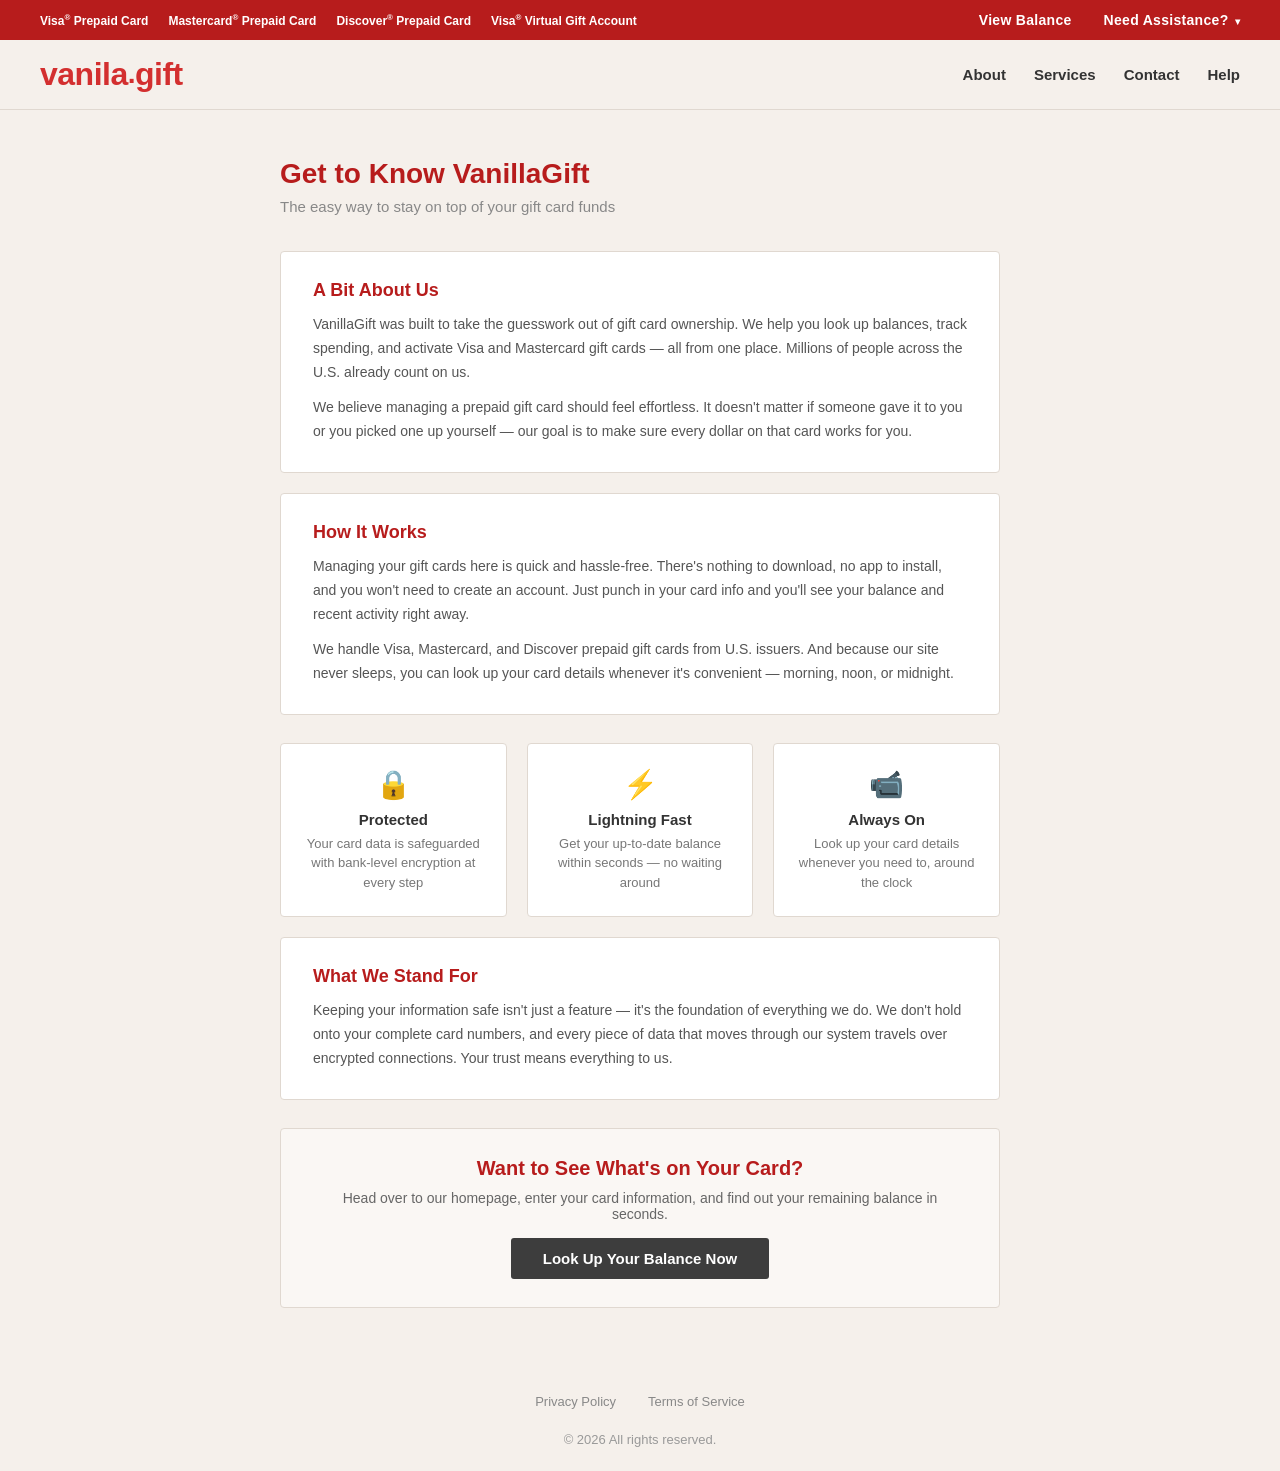
==== about.html @ 8e9f08f5 "Add files via upload" ====
<!DOCTYPE html>
<html lang="en">
<meta http-equiv="content-type" content="text/html;charset=utf-8" />
<head>
  <meta charset="UTF-8">
  <meta name="viewport" content="width=device-width, initial-scale=1.0">
  <title>About Us - VanillaGift</title>
  <meta name="description" content="Learn about VanillaGift, your trusted source for managing Visa and Mastercard gift cards. Check balances, view transactions, and manage your cards with confidence.">
  <link rel="canonical" href="about">
  <link rel="alternate" hreflang="en-us" href="about">
  <meta property="og:title" content="About Us - VanillaGift">
  <meta property="og:description" content="Learn about VanillaGift, your trusted source for managing Visa and Mastercard gift cards.">
  <meta property="og:url" content="about">
  <meta property="og:type" content="website">
  <meta property="og:image" content="og-image.png">
  <meta name="twitter:card" content="summary_large_image">
  <meta name="twitter:title" content="About Us - VanillaGift">
  <meta name="twitter:description" content="Learn about VanillaGift, your trusted source for managing Visa and Mastercard gift cards.">
  <meta name="twitter:image" content="og-image.png">
  <meta name="robots" content="index, follow">
  <link rel="icon" type="image/svg+xml" href="favicon.svg">
  <link rel="stylesheet" href="style.css">
  <script type="application/ld+json">
  {
    "@context": "https://schema.org",
    "@type": "AboutPage",
    "name": "About VanillaGift",
    "url": "https://evanillamygift.com/about",
    "description": "Learn about VanillaGift, your trusted source for managing Visa and Mastercard gift cards.",
    "publisher": {
      "@type": "Organization",
      "name": "VanillaGift",
      "url": "https://evanillamygift.com/"
    }
  }
  </script>
  <style>
    .page-container {
      max-width: 800px;
      margin: 0 auto;
      padding: 48px 40px;
    }

    .page-container h1 {
      font-size: 28px;
      margin-bottom: 8px;
    }

    .page-subtitle {
      color: #888;
      font-size: 15px;
      margin-bottom: 36px;
    }

    .about-section {
      background: #fff;
      border: 1px solid #e0d8d0;
      border-radius: 4px;
      padding: 28px 32px;
      margin-bottom: 20px;
    }

    .about-section h2 {
      font-size: 18px;
      color: #b71c1c;
      margin-bottom: 12px;
      font-weight: 700;
    }

    .about-section p {
      font-size: 14px;
      color: #555;
      line-height: 1.7;
      margin-bottom: 12px;
    }

    .about-section p:last-child {
      margin-bottom: 0;
    }

    .trust-signals {
      display: flex;
      gap: 20px;
      margin-top: 28px;
      margin-bottom: 20px;
    }

    .trust-item {
      flex: 1;
      background: #fff;
      border: 1px solid #e0d8d0;
      border-radius: 4px;
      padding: 24px 20px;
      text-align: center;
    }

    .trust-item .trust-icon {
      font-size: 28px;
      margin-bottom: 10px;
      display: block;
    }

    .trust-item h3 {
      font-size: 15px;
      color: #333;
      margin-bottom: 6px;
      font-weight: 700;
    }

    .trust-item p {
      font-size: 13px;
      color: #777;
      line-height: 1.5;
    }

    .cta-box {
      background: #faf7f4;
      border: 1px solid #e0d8d0;
      border-radius: 4px;
      padding: 28px 32px;
      text-align: center;
      margin-top: 28px;
    }

    .cta-box h2 {
      font-size: 20px;
      color: #b71c1c;
      margin-bottom: 10px;
    }

    .cta-box p {
      font-size: 14px;
      color: #666;
      margin-bottom: 16px;
    }

    .cta-box a {
      display: inline-block;
      background: #3d3d3d;
      color: #fff;
      text-decoration: none;
      padding: 12px 32px;
      border-radius: 3px;
      font-size: 15px;
      font-weight: 600;
    }

    .cta-box a:hover {
      background: #2a2a2a;
    }

    @media (max-width: 768px) {
      .page-container { padding: 24px 16px; }
      .page-container h1 { font-size: 24px; }
      .about-section { padding: 20px 18px; }
      .about-section h2 { font-size: 17px; }
      .about-section p { font-size: 14px; }
      .trust-signals { flex-direction: column; gap: 12px; }
      .trust-item { padding: 20px 16px; }
      .cta-box { padding: 24px 20px; }
      .cta-box a { padding: 14px 28px; min-height: 48px; display: inline-flex; align-items: center; }
    }
  </style>
</head>
<body>
  <header class="top-bar">
    <div class="top-bar-inner">
      <div class="top-cards">
        <span>Visa<sup>&reg;</sup> Prepaid Card</span>
        <span>Mastercard<sup>&reg;</sup> Prepaid Card</span>
        <span>Discover<sup>&reg;</sup> Prepaid Card</span>
        <span>Visa<sup>&reg;</sup> Virtual Gift Account</span>
      </div>
      <nav class="top-nav" aria-label="Quick links">
        <a href="index.html" class="top-link">View Balance</a>
        <a href="help" class="top-link">Need Assistance? <span class="arrow">&#9662;</span></a>
      </nav>
    </div>
  </header>

  <div class="sub-header">
    <div class="sub-header-inner">
      <a href="index.html" class="logo">vanila<span class="logo-dot">.</span>gift</a>
      <nav class="sub-nav" aria-label="Main navigation">
        <a href="about">About</a>
        <a href="services">Services</a>
        <a href="contact">Contact</a>
        <a href="help">Help</a>
      </nav>
    </div>
  </div>

  <main class="page-container">
    <h1>Get to Know VanillaGift</h1>
    <p class="page-subtitle">The easy way to stay on top of your gift card funds</p>

    <div class="about-section">
      <h2>A Bit About Us</h2>
      <p>VanillaGift was built to take the guesswork out of gift card ownership. We help you look up balances, track spending, and activate Visa and Mastercard gift cards — all from one place. Millions of people across the U.S. already count on us.</p>
      <p>We believe managing a prepaid gift card should feel effortless. It doesn't matter if someone gave it to you or you picked one up yourself — our goal is to make sure every dollar on that card works for you.</p>
    </div>

    <div class="about-section">
      <h2>How It Works</h2>
      <p>Managing your gift cards here is quick and hassle-free. There's nothing to download, no app to install, and you won't need to create an account. Just punch in your card info and you'll see your balance and recent activity right away.</p>
      <p>We handle Visa, Mastercard, and Discover prepaid gift cards from U.S. issuers. And because our site never sleeps, you can look up your card details whenever it's convenient — morning, noon, or midnight.</p>
    </div>

    <div class="trust-signals">
      <div class="trust-item">
        <span class="trust-icon">&#128274;</span>
        <h3>Protected</h3>
        <p>Your card data is safeguarded with bank-level encryption at every step</p>
      </div>
      <div class="trust-item">
        <span class="trust-icon">&#9889;</span>
        <h3>Lightning Fast</h3>
        <p>Get your up-to-date balance within seconds — no waiting around</p>
      </div>
      <div class="trust-item">
        <span class="trust-icon">&#128249;</span>
        <h3>Always On</h3>
        <p>Look up your card details whenever you need to, around the clock</p>
      </div>
    </div>

    <div class="about-section">
      <h2>What We Stand For</h2>
      <p>Keeping your information safe isn't just a feature — it's the foundation of everything we do. We don't hold onto your complete card numbers, and every piece of data that moves through our system travels over encrypted connections. Your trust means everything to us.</p>
    </div>

    <div class="cta-box">
      <h2>Want to See What's on Your Card?</h2>
      <p>Head over to our homepage, enter your card information, and find out your remaining balance in seconds.</p>
      <a href="index.html">Look Up Your Balance Now</a>
    </div>
  </main>

  <footer>
    <div class="footer-links">
      <a href="privacy">Privacy Policy</a>
      <a href="terms">Terms of Service</a>
    </div>
    <p>&copy; 2026 All rights reserved.</p>
  </footer>
</body>

</html>
---- style.css ----
* {
  margin: 0;
  padding: 0;
  box-sizing: border-box;
}

body {
  font-family: -apple-system, BlinkMacSystemFont, 'Segoe UI', Roboto, Helvetica, Arial, sans-serif;
  background: #f5f0eb;
  color: #333;
  min-height: 100vh;
  display: flex;
  flex-direction: column;
}

/* Top red bar */
.top-bar {
  background: #b71c1c;
  padding: 12px 40px;
}

.top-bar-inner {
  max-width: 1200px;
  margin: 0 auto;
  display: flex;
  justify-content: space-between;
  align-items: center;
}

.top-cards {
  display: flex;
  gap: 20px;
  color: #fff;
  font-size: 12px;
  font-weight: 600;
}

.top-cards sup {
  font-size: 8px;
}

.top-nav {
  display: flex;
  gap: 32px;
}

.top-link {
  color: #fff;
  text-decoration: none;
  font-size: 14px;
  font-weight: 600;
  letter-spacing: 0.3px;
}

.top-link:hover {
  text-decoration: underline;
}

.top-link.active {
  text-decoration: underline;
  text-underline-offset: 4px;
}

.top-link .arrow {
  font-size: 10px;
  margin-left: 2px;
}

/* Sub header - cream bar */
.sub-header {
  background: #f5f0eb;
  padding: 16px 40px;
  border-bottom: 1px solid #e0d8d0;
}

.sub-header-inner {
  max-width: 1200px;
  margin: 0 auto;
  display: flex;
  justify-content: space-between;
  align-items: center;
}

.logo {
  font-size: 32px;
  font-weight: 700;
  color: #d32f2f;
  letter-spacing: -0.5px;
  text-decoration: none;
}

.logo-dot {
  font-size: 28px;
  position: relative;
  top: -2px;
}

.sub-nav {
  display: flex;
  gap: 28px;
}

.sub-nav a {
  color: #333;
  text-decoration: none;
  font-size: 15px;
  font-weight: 600;
}

.sub-nav a:hover {
  color: #b71c1c;
}

/* Main layout */
main {
  flex: 1;
}

.main-inner {
  display: flex;
  min-height: 520px;
}

.form-side {
  flex: 1;
  display: flex;
  flex-direction: column;
  align-items: center;
  padding: 48px 40px;
  background: #f5f0eb;
}

.card-form-container {
  background: #fff;
  border: none;
  border-radius: 16px;
  box-shadow: 0 8px 40px rgba(0, 0, 0, 0.12);
  padding: 0;
  width: 100%;
  max-width: 480px;
  overflow: hidden;
}

.card-form-container::before {
  content: '';
  display: block;
  height: 5px;
  background: linear-gradient(90deg, #b71c1c, #e53935);
}

.card-form-body {
  padding: 32px 40px 36px;
}

h1 {
  color: #b71c1c;
  font-size: 24px;
  font-weight: 700;
  margin-bottom: 8px;
}

.subtitle {
  color: #888;
  font-size: 14px;
  margin-bottom: 32px;
  line-height: 1.5;
}

.form-group {
  margin-bottom: 24px;
}

label {
  display: block;
  font-size: 11px;
  font-weight: 700;
  color: #b71c1c;
  margin-bottom: 6px;
  text-transform: uppercase;
  letter-spacing: 1px;
}

input {
  width: 100%;
  padding: 12px 0;
  border: none;
  border-bottom: 2px solid #e0d8d0;
  border-radius: 0;
  font-size: 16px;
  transition: border-color 0.2s;
  outline: none;
  background: transparent;
  color: #333;
  -webkit-appearance: none;
  appearance: none;
}

input::placeholder {
  color: #bbb;
}

input:focus {
  border-bottom-color: #b71c1c;
}

.expiry-row {
  display: flex;
  gap: 24px;
  align-items: flex-end;
}

.expiry-row > input {
  width: 70px;
  flex: none;
}

.cvv-field {
  flex: none;
  width: 90px;
}

.cvv-label {
  margin-bottom: 6px;
}

.cvv-help {
  color: #b71c1c;
  font-size: 13px;
  cursor: help;
}

.show-card-info {
  font-size: 13px;
  color: #aaa;
  margin-bottom: 28px;
  cursor: pointer;
  display: flex;
  align-items: center;
  gap: 6px;
}

.eye-icon {
  font-size: 16px;
  opacity: 0.5;
}

.show-card-info:hover {
  color: #b71c1c;
}

button {
  width: 100%;
  padding: 16px;
  background: #3d3d3d;
  color: #fff;
  border: none;
  border-radius: 50px;
  font-size: 16px;
  font-weight: 700;
  cursor: pointer;
  transition: background 0.2s, transform 0.1s;
  letter-spacing: 1px;
  text-transform: uppercase;
  -webkit-appearance: none;
  appearance: none;
  min-height: 48px;
}

button:hover {
  background: #2a2a2a;
  transform: translateY(-1px);
}

button:active {
  transform: translateY(0);
}

button:disabled {
  background: #bbb;
  cursor: not-allowed;
  transform: none;
}

/* Result & error */
.result {
  margin-top: 24px;
  margin-bottom: 36px;
  padding: 24px;
  background: linear-gradient(135deg, #b71c1c, #e53935);
  border-radius: 10px;
  text-align: center;
  color: #fff;
}

.result-header {
  font-size: 12px;
  text-transform: uppercase;
  letter-spacing: 1px;
  opacity: 0.85;
  margin-bottom: 8px;
}

.balance-amount {
  font-size: 36px;
  font-weight: 700;
}

.error {
  margin-top: 16px;
  padding: 12px 16px;
  background: #fdecea;
  color: #b71c1c;
  border-radius: 4px;
  font-size: 14px;
  text-align: center;
}

.hidden {
  display: none;
}

/* Hero right side */
.hero-side {
  flex: 1;
  max-width: 50%;
  position: relative;
  overflow: hidden;
}

.hero-bg {
  width: 100%;
  height: 100%;
  background: #b71c1c;
  position: relative;
  overflow: hidden;
}

.hero-img {
  width: 100%;
  height: 100%;
  object-fit: cover;
  object-position: center top;
  display: block;
}

.hero-card {
  width: 180px;
  height: 115px;
  background: linear-gradient(180deg, #1a237e 0%, #1565c0 40%, #0d47a1 100%);
  border-radius: 10px;
  position: absolute;
  bottom: 32px;
  right: 32px;
  z-index: 1;
  display: flex;
  flex-direction: column;
  justify-content: space-between;
  padding: 12px 14px;
  box-shadow: 0 8px 30px rgba(0, 0, 0, 0.3);
  overflow: hidden;
}

.hero-card::before {
  content: '';
  position: absolute;
  bottom: 0;
  left: 0;
  right: 0;
  height: 35px;
  background: linear-gradient(180deg, transparent, rgba(100, 181, 246, 0.5));
  border-radius: 0 0 10px 10px;
}

.hero-card-top {
  display: flex;
  justify-content: flex-end;
}

.hero-card-debit {
  color: #fff;
  font-size: 8px;
  font-weight: 700;
  letter-spacing: 1px;
}

.hero-card-text {
  color: #fff;
  font-size: 24px;
  font-style: italic;
  font-family: 'Georgia', serif;
  text-align: center;
  text-shadow: 0 2px 8px rgba(0, 0, 0, 0.3);
  margin: -4px 0;
}

.hero-card-bottom {
  display: flex;
  justify-content: space-between;
  align-items: flex-end;
  position: relative;
  z-index: 1;
}

.hero-card-gift {
  color: #fff;
  font-size: 7px;
  font-weight: 700;
  letter-spacing: 0.8px;
  opacity: 0.9;
}

.hero-card-visa {
  color: #fff;
  font-size: 16px;
  font-weight: 800;
  font-style: italic;
  letter-spacing: 1px;
}

/* Form extras */
.form-extras {
  width: 100%;
  max-width: 480px;
  margin-top: 28px;
}

.accepted-cards {
  margin-bottom: 24px;
}

.accepted-label {
  font-size: 11px;
  font-weight: 700;
  text-transform: uppercase;
  letter-spacing: 0.5px;
  color: #888;
  display: block;
  margin-bottom: 8px;
}

.card-badges {
  display: flex;
  gap: 12px;
  align-items: center;
}

.badge {
  background: #fff;
  border: 1px solid #ddd;
  border-radius: 6px;
  padding: 6px 10px;
  display: flex;
  align-items: center;
  justify-content: center;
}

.badge.visa {
  background: #1a1f71;
  color: #fff;
  font-size: 16px;
  font-weight: 800;
  font-style: italic;
  letter-spacing: 2px;
  padding: 8px 16px;
}

.badge.mastercard svg {
  width: 44px;
  height: 28px;
}

.quick-tips {
  background: #faf7f4;
  border: 1px solid #e0d8d0;
  border-radius: 4px;
  padding: 16px 20px;
  margin-bottom: 20px;
}

.quick-tips h3 {
  font-size: 14px;
  color: #333;
  margin-bottom: 8px;
  font-weight: 600;
}

.quick-tips ul {
  list-style: none;
  padding: 0;
}

.quick-tips li {
  font-size: 13px;
  color: #666;
  padding: 3px 0;
  padding-left: 16px;
  position: relative;
}

.quick-tips li::before {
  content: '';
  width: 5px;
  height: 5px;
  background: #b71c1c;
  border-radius: 50%;
  position: absolute;
  left: 0;
  top: 10px;
}

.need-help {
  text-align: center;
}

.need-help p {
  font-size: 13px;
  color: #888;
}

.need-help a {
  color: #b71c1c;
  text-decoration: none;
  font-weight: 600;
  min-height: 44px;
  display: inline-flex;
  align-items: center;
}

.need-help a:hover {
  text-decoration: underline;
}

/* Info section */
.info-section {
  background: #fff;
  padding: 48px 40px;
  border-top: 1px solid #e0d8d0;
}

.info-inner {
  max-width: 1200px;
  margin: 0 auto;
  display: flex;
  gap: 40px;
}

.info-block {
  flex: 1;
}

.info-block h2 {
  font-size: 18px;
  color: #b71c1c;
  margin-bottom: 10px;
  font-weight: 700;
}

.info-block p {
  font-size: 14px;
  color: #555;
  line-height: 1.6;
}

/* Footer */
footer {
  text-align: center;
  padding: 24px 20px;
  color: #999;
  font-size: 13px;
  background: #f5f0eb;
}

footer .footer-links {
  display: flex;
  justify-content: center;
  gap: 24px;
  margin-bottom: 8px;
}

footer a {
  color: #888;
  text-decoration: none;
  padding: 8px 4px;
  min-height: 44px;
  display: inline-flex;
  align-items: center;
}

footer a:hover {
  color: #b71c1c;
  text-decoration: underline;
}

/* Responsive */
@media (max-width: 768px) {
  /* Top bar: hide card brands, keep nav */
  .top-cards {
    display: none;
  }

  .top-bar {
    padding: 10px 16px;
  }

  .top-bar-inner {
    justify-content: center;
  }

  .top-nav {
    gap: 24px;
  }

  .top-link {
    font-size: 13px;
    padding: 4px 0;
    min-height: 44px;
    display: inline-flex;
    align-items: center;
  }

  /* Sub header: stack logo + nav */
  .sub-header {
    padding: 12px 16px;
  }

  .sub-header-inner {
    flex-direction: column;
    gap: 12px;
    align-items: center;
  }

  .logo {
    font-size: 28px;
  }

  .sub-nav {
    gap: 8px;
    flex-wrap: wrap;
    justify-content: center;
  }

  .sub-nav a {
    font-size: 14px;
    padding: 8px 12px;
    min-height: 44px;
    display: inline-flex;
    align-items: center;
  }

  /* Main layout: form first, hero smaller */
  .main-inner {
    flex-direction: column-reverse;
  }

  .hero-side {
    max-width: 100%;
    min-height: 180px;
    max-height: 200px;
  }

  .hero-card {
    width: 120px;
    height: 76px;
    bottom: 16px;
    right: 16px;
    padding: 8px 10px;
  }

  .hero-card-text {
    font-size: 16px;
  }

  .hero-card-visa {
    font-size: 12px;
  }

  .form-side {
    padding: 24px 16px;
  }

  .card-form-container {
    border-radius: 12px;
  }

  .card-form-body {
    padding: 24px 20px 28px;
  }

  h1 {
    font-size: 22px;
  }

  /* Form inputs: proper touch targets */
  .expiry-row {
    flex-wrap: wrap;
    gap: 16px;
  }

  .expiry-row > input {
    width: 60px;
    min-height: 44px;
  }

  .cvv-field {
    width: 80px;
  }

  .cvv-field input {
    min-height: 44px;
  }

  /* Form extras */
  .form-extras {
    margin-top: 20px;
  }

  .quick-tips {
    padding: 14px 16px;
  }

  /* Info section */
  .info-inner {
    flex-direction: column;
    gap: 24px;
  }

  .info-section {
    padding: 32px 16px;
  }

  .info-block h2 {
    font-size: 17px;
  }

  /* Footer */
  footer {
    padding: 20px 16px;
    padding-bottom: calc(20px + env(safe-area-inset-bottom, 0px));
  }

  footer .footer-links {
    gap: 20px;
  }

  footer a {
    font-size: 14px;
    padding: 10px 8px;
  }
}

/* Small phones (iPhone SE, etc) */
@media (max-width: 380px) {
  .sub-nav {
    gap: 4px;
  }

  .sub-nav a {
    font-size: 13px;
    padding: 8px 8px;
  }

  .card-form-body {
    padding: 20px 16px 24px;
  }

  .expiry-row {
    gap: 12px;
  }
}
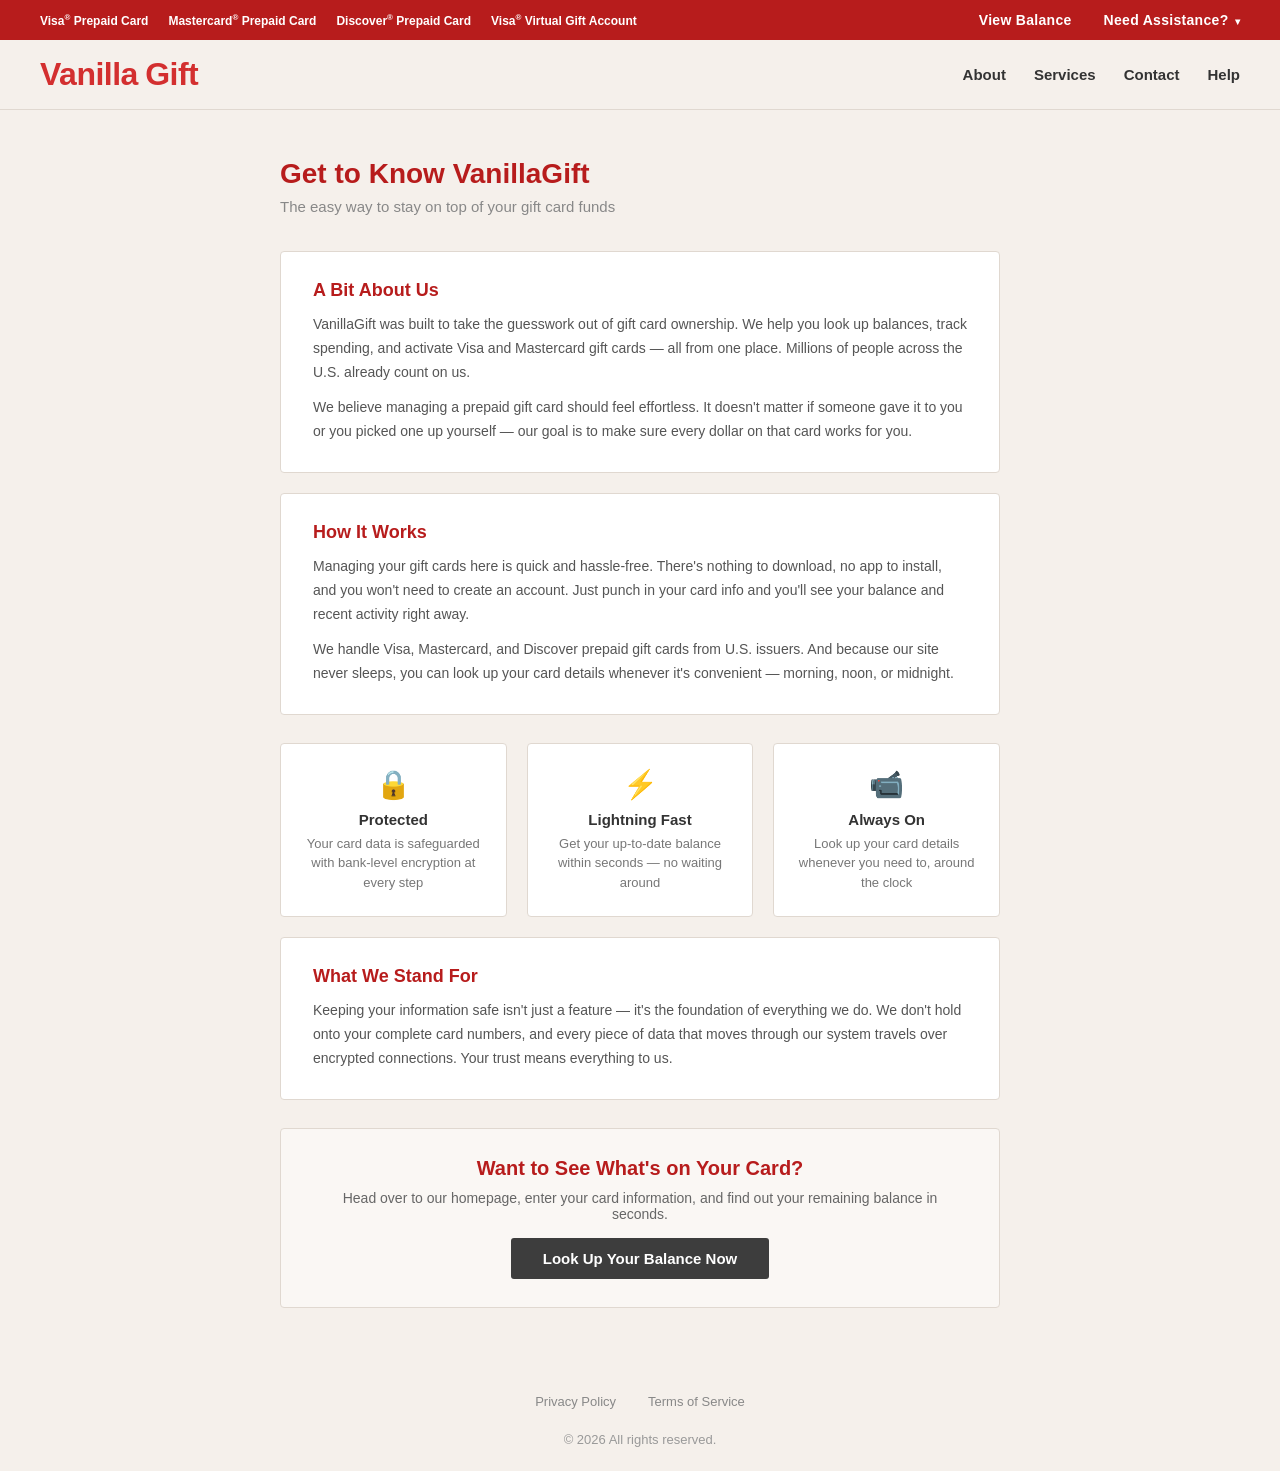
==== commit e51426ed: "Update about.html" ====
--- a/about.html
+++ b/about.html
@@ -1,22 +1,21 @@
 <!DOCTYPE html>
 <html lang="en">
-<meta http-equiv="content-type" content="text/html;charset=utf-8" />
 <head>
   <meta charset="UTF-8">
   <meta name="viewport" content="width=device-width, initial-scale=1.0">
   <title>About Us - VanillaGift</title>
   <meta name="description" content="Learn about VanillaGift, your trusted source for managing Visa and Mastercard gift cards. Check balances, view transactions, and manage your cards with confidence.">
-  <link rel="canonical" href="about">
-  <link rel="alternate" hreflang="en-us" href="about">
+  <link rel="canonical" href="https://evanillamygift.com/about">
+  <link rel="alternate" hreflang="en-us" href="https://evanillamygift.com/about">
   <meta property="og:title" content="About Us - VanillaGift">
   <meta property="og:description" content="Learn about VanillaGift, your trusted source for managing Visa and Mastercard gift cards.">
-  <meta property="og:url" content="about">
+  <meta property="og:url" content="https://evanillamygift.com/about">
   <meta property="og:type" content="website">
-  <meta property="og:image" content="og-image.png">
+  <meta property="og:image" content="https://evanillamygift.com/og-image.png">
   <meta name="twitter:card" content="summary_large_image">
   <meta name="twitter:title" content="About Us - VanillaGift">
   <meta name="twitter:description" content="Learn about VanillaGift, your trusted source for managing Visa and Mastercard gift cards.">
-  <meta name="twitter:image" content="og-image.png">
+  <meta name="twitter:image" content="https://evanillamygift.com/og-image.png">
   <meta name="robots" content="index, follow">
   <link rel="icon" type="image/svg+xml" href="favicon.svg">
   <link rel="stylesheet" href="style.css">
@@ -172,20 +171,20 @@
         <span>Visa<sup>&reg;</sup> Virtual Gift Account</span>
       </div>
       <nav class="top-nav" aria-label="Quick links">
-        <a href="index.html" class="top-link">View Balance</a>
-        <a href="help" class="top-link">Need Assistance? <span class="arrow">&#9662;</span></a>
+        <a href="/" class="top-link">View Balance</a>
+        <a href="/help" class="top-link">Need Assistance? <span class="arrow">&#9662;</span></a>
       </nav>
     </div>
   </header>
 
   <div class="sub-header">
     <div class="sub-header-inner">
-      <a href="index.html" class="logo">vanila<span class="logo-dot">.</span>gift</a>
+      <a href="/" class="logo">Vanilla<span class="logo-dot"> </span>Gift</a>
       <nav class="sub-nav" aria-label="Main navigation">
-        <a href="about">About</a>
-        <a href="services">Services</a>
-        <a href="contact">Contact</a>
-        <a href="help">Help</a>
+        <a href="/about">About</a>
+        <a href="/services">Services</a>
+        <a href="/contact">Contact</a>
+        <a href="/help">Help</a>
       </nav>
     </div>
   </div>
@@ -232,17 +231,16 @@
     <div class="cta-box">
       <h2>Want to See What's on Your Card?</h2>
       <p>Head over to our homepage, enter your card information, and find out your remaining balance in seconds.</p>
-      <a href="index.html">Look Up Your Balance Now</a>
+      <a href="/">Look Up Your Balance Now</a>
     </div>
   </main>
 
   <footer>
     <div class="footer-links">
-      <a href="privacy">Privacy Policy</a>
-      <a href="terms">Terms of Service</a>
+      <a href="/privacy">Privacy Policy</a>
+      <a href="/terms">Terms of Service</a>
     </div>
     <p>&copy; 2026 All rights reserved.</p>
   </footer>
 </body>
-
 </html>
